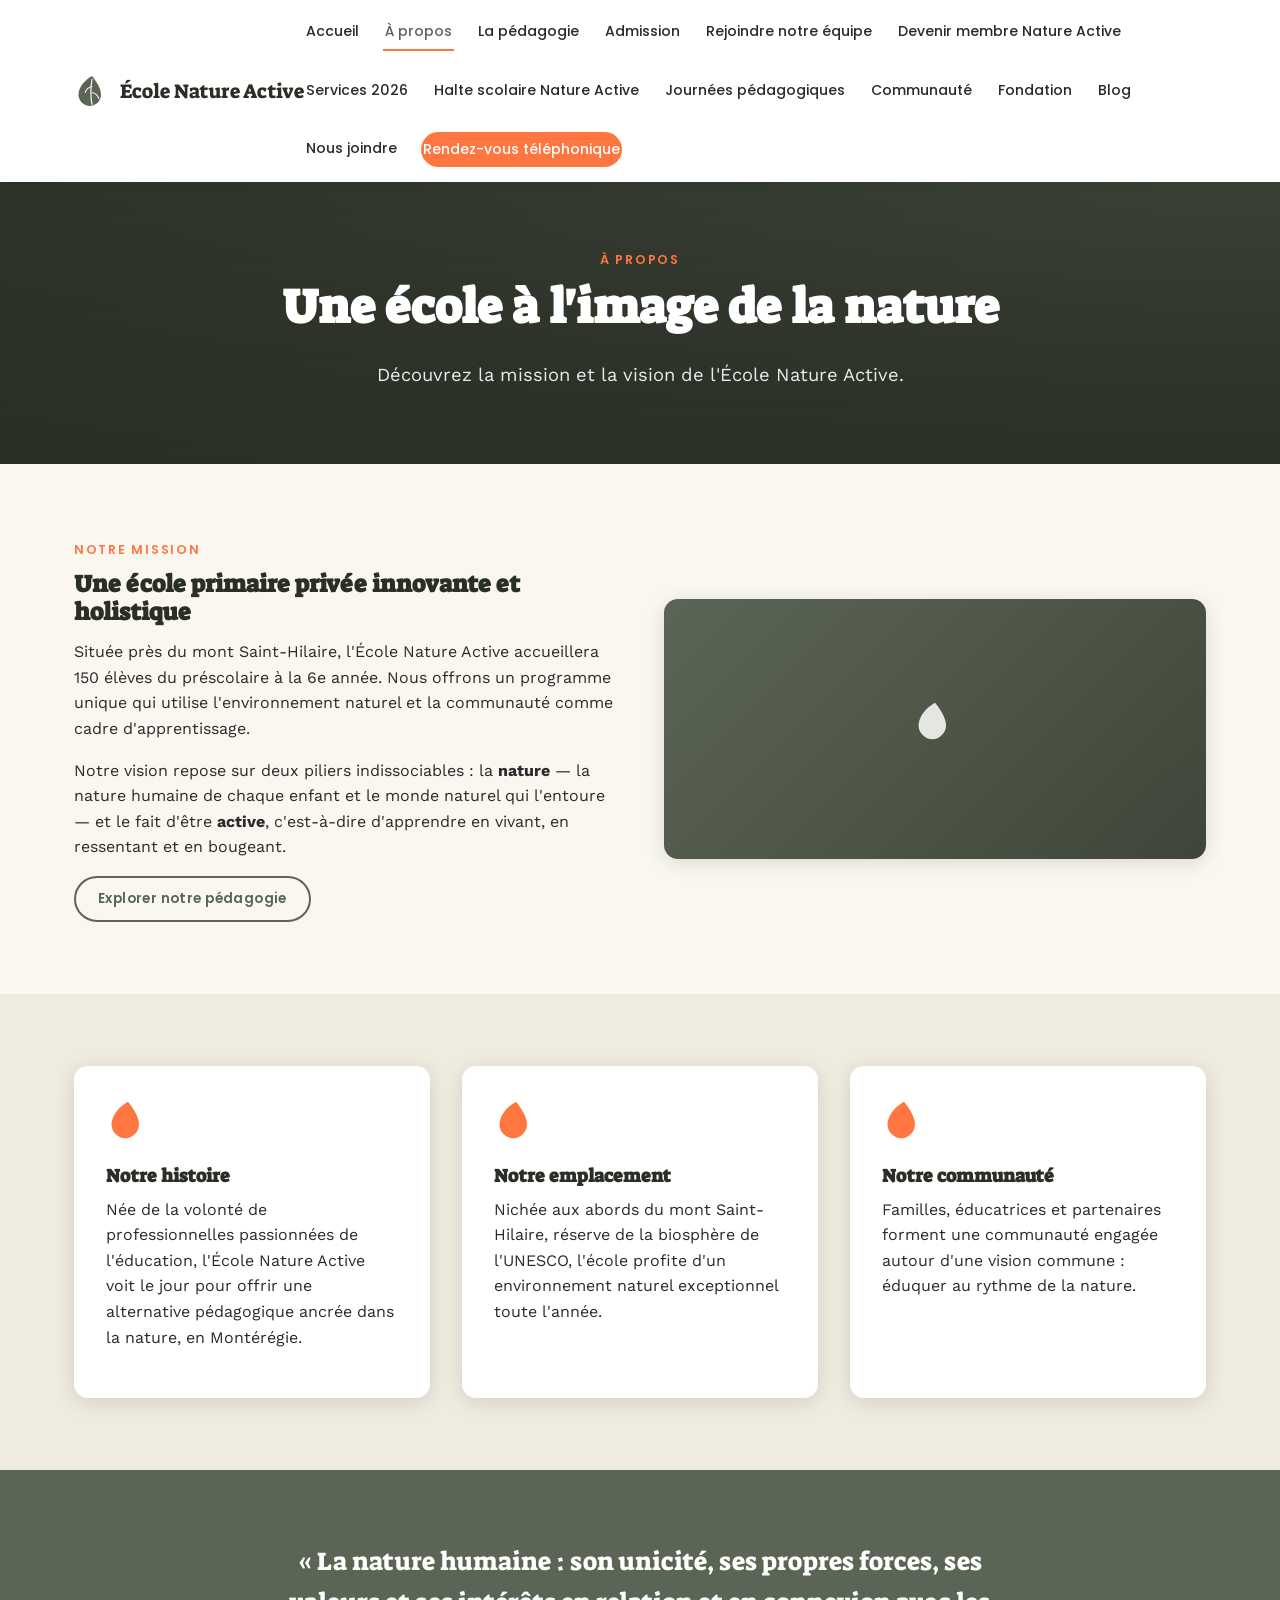
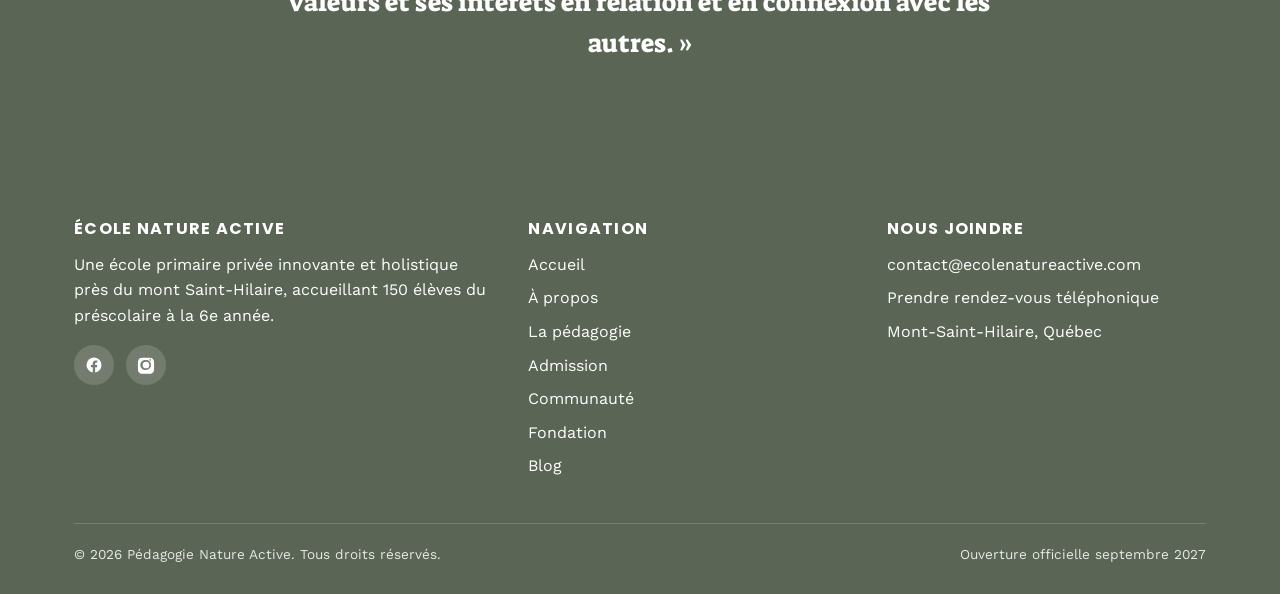
==== a-propos.html @ 3951f322 "Rebuild École Nature Active site as static, mobile-responsive pages Replaces the Wix site with a han" ====
<!DOCTYPE html>
<html lang="fr">
<head>
<meta charset="UTF-8">
<meta name="viewport" content="width=device-width, initial-scale=1.0">
<title>À propos — École Nature Active</title>
<meta name="description" content="La mission, l'histoire et la vision de l'École Nature Active, près du mont Saint-Hilaire.">
<link rel="icon" type="image/svg+xml" href="assets/favicon.svg">
<link rel="preconnect" href="https://fonts.googleapis.com">
<link rel="preconnect" href="https://fonts.gstatic.com" crossorigin>
<link href="https://fonts.googleapis.com/css2?family=Suez+One&family=Poppins:wght@500;600;700&family=Work+Sans:wght@400;500;600&display=swap" rel="stylesheet">
<link rel="stylesheet" href="css/style.css">
</head>
<body>
  <header class="site-header">
    <nav class="nav">
      <a href="index.html" class="brand"><svg viewBox="0 0 48 48" fill="none" xmlns="http://www.w3.org/2000/svg">
<path d="M24 4C13 10 6 20 6 29c0 8 7 15 15 15s15-7 15-15c0-9-7-19-12-25z" fill="#5b6555"/>
<path d="M24 8c-2 12-2 24 0 34" stroke="#faf7f0" stroke-width="1.6" stroke-linecap="round"/>
<path d="M24 18c-4 1-8 4-9 8M24 26c4 1 8 4 9 8" stroke="#faf7f0" stroke-width="1.4" stroke-linecap="round"/>
</svg>
        École Nature Active</a>
      <button class="nav-toggle" aria-label="Ouvrir le menu" aria-expanded="false">
        <span></span><span></span><span></span>
      </button>
      <div class="nav-links">
        <a href="index.html">Accueil</a>
        <a href="a-propos.html" class="active">À propos</a>
        <a href="pedagogie.html">La pédagogie</a>
        <a href="admission.html">Admission</a>
        <a href="equipe.html">Rejoindre notre équipe</a>
        <a href="devenir-membre.html">Devenir membre Nature Active</a>
        <a href="services.html">Services 2026</a>
        <a href="halte-scolaire.html">Halte scolaire Nature Active</a>
        <a href="journees-pedagogiques.html">Journées pédagogiques</a>
        <a href="communaute.html">Communauté</a>
        <a href="fondation.html">Fondation</a>
        <a href="blog.html">Blog</a>
        <a href="communaute.html#contact-section">Nous joindre</a>
        <a href="rendez-vous.html" class="nav-cta">Rendez-vous téléphonique</a>
      </div>
    </nav>
  </header>
  <section class="page-hero">
    <div class="container">
      <div class="eyebrow">À propos</div>
      <h1>Une école à l'image de la nature</h1>
      <p class="lede lede--center" style="margin-left:auto;margin-right:auto;color:rgba(255,255,255,0.9);">Découvrez la mission et la vision de l'École Nature Active.</p>
    </div>
  </section>
  <section class="section">
    <div class="container feature">
      <div>
        <div class="eyebrow">Notre mission</div>
        <h2>Une école primaire privée innovante et holistique</h2>
        <p>Située près du mont Saint-Hilaire, l'École Nature Active accueillera 150 élèves du préscolaire à la 6e année. Nous offrons un programme unique qui utilise l'environnement naturel et la communauté comme cadre d'apprentissage.</p>
        <p>Notre vision repose sur deux piliers indissociables : la <strong>nature</strong> — la nature humaine de chaque enfant et le monde naturel qui l'entoure — et le fait d'être <strong>active</strong>, c'est-à-dire d'apprendre en vivant, en ressentant et en bougeant.</p>
        <a href="pedagogie.html" class="btn btn--outline-dark btn--sm">Explorer notre pédagogie</a>
      </div>
      <div class="feature-media"><svg class="icon-leaf" viewBox="0 0 48 48" fill="none" xmlns="http://www.w3.org/2000/svg">
<path d="M24 4C13 10 6 20 6 29c0 8 7 15 15 15s15-7 15-15c0-9-7-19-12-25z" fill="currentColor"/>
</svg></div>
    </div>
  </section>

  <section class="section section--cream-dark">
    <div class="container grid grid--3">
      <div class="card">
        <svg class="icon-leaf" viewBox="0 0 48 48" fill="none" xmlns="http://www.w3.org/2000/svg">
<path d="M24 4C13 10 6 20 6 29c0 8 7 15 15 15s15-7 15-15c0-9-7-19-12-25z" fill="currentColor"/>
</svg>
        <h3>Notre histoire</h3>
        <p>Née de la volonté de professionnelles passionnées de l'éducation, l'École Nature Active voit le jour pour offrir une alternative pédagogique ancrée dans la nature, en Montérégie.</p>
      </div>
      <div class="card">
        <svg class="icon-leaf" viewBox="0 0 48 48" fill="none" xmlns="http://www.w3.org/2000/svg">
<path d="M24 4C13 10 6 20 6 29c0 8 7 15 15 15s15-7 15-15c0-9-7-19-12-25z" fill="currentColor"/>
</svg>
        <h3>Notre emplacement</h3>
        <p>Nichée aux abords du mont Saint-Hilaire, réserve de la biosphère de l'UNESCO, l'école profite d'un environnement naturel exceptionnel toute l'année.</p>
      </div>
      <div class="card">
        <svg class="icon-leaf" viewBox="0 0 48 48" fill="none" xmlns="http://www.w3.org/2000/svg">
<path d="M24 4C13 10 6 20 6 29c0 8 7 15 15 15s15-7 15-15c0-9-7-19-12-25z" fill="currentColor"/>
</svg>
        <h3>Notre communauté</h3>
        <p>Familles, éducatrices et partenaires forment une communauté engagée autour d'une vision commune : éduquer au rythme de la nature.</p>
      </div>
    </div>
  </section>

  <section class="section section--green">
    <div class="container quote-block">
      <blockquote>&laquo;&nbsp;La nature humaine : son unicité, ses propres forces, ses valeurs et ses intérêts en relation et en connexion avec les autres.&nbsp;&raquo;</blockquote>
    </div>
  </section>
  <footer class="site-footer" id="contact">
    <div class="container">
      <div class="footer-grid">
        <div>
          <h4>École Nature Active</h4>
          <p>Une école primaire privée innovante et holistique près du mont Saint-Hilaire, accueillant 150 élèves du préscolaire à la 6e année.</p>
          <div class="social-row">
            <a class="social-btn" href="https://www.facebook.com/profile.php?id=61562523346913" target="_blank" rel="noopener" aria-label="Facebook"><svg viewBox="0 0 24 24" fill="currentColor"><path d="M22 12a10 10 0 1 0-11.6 9.9v-7H7.9V12h2.5V9.8c0-2.5 1.5-3.9 3.8-3.9 1.1 0 2.2.2 2.2.2v2.5h-1.3c-1.2 0-1.6.8-1.6 1.6V12h2.8l-.4 2.9h-2.4v7A10 10 0 0 0 22 12z"/></svg></a><a class="social-btn" href="https://www.instagram.com/ecole_nature_active/" target="_blank" rel="noopener" aria-label="Instagram"><svg viewBox="0 0 24 24" fill="currentColor"><path d="M12 2.2c3.2 0 3.6 0 4.9.1 1.2.1 2.1.3 2.6.5.6.3 1.1.6 1.6 1.1.5.5.8 1 1.1 1.6.2.5.4 1.4.5 2.6.1 1.3.1 1.7.1 4.9s0 3.6-.1 4.9c-.1 1.2-.3 2.1-.5 2.6-.3.6-.6 1.1-1.1 1.6-.5.5-1 .8-1.6 1.1-.5.2-1.4.4-2.6.5-1.3.1-1.7.1-4.9.1s-3.6 0-4.9-.1c-1.2-.1-2.1-.3-2.6-.5-.6-.3-1.1-.6-1.6-1.1-.5-.5-.8-1-1.1-1.6-.2-.5-.4-1.4-.5-2.6-.1-1.3-.1-1.7-.1-4.9s0-3.6.1-4.9c.1-1.2.3-2.1.5-2.6.3-.6.6-1.1 1.1-1.6.5-.5 1-.8 1.6-1.1.5-.2 1.4-.4 2.6-.5C8.4 2.2 8.8 2.2 12 2.2zm0 3.15A6.65 6.65 0 1 0 12 18.5a6.65 6.65 0 0 0 0-13.3zm0 2.16a4.49 4.49 0 1 1 0 8.98 4.49 4.49 0 0 1 0-8.98zm5.66-3.36a1.08 1.08 0 1 0 0 2.16 1.08 1.08 0 0 0 0-2.16z"/></svg></a>
          </div>
        </div>
        <div>
          <h4>Navigation</h4>
          <ul>
            <li><a href="index.html">Accueil</a></li>
            <li><a href="a-propos.html">À propos</a></li>
            <li><a href="pedagogie.html">La pédagogie</a></li>
            <li><a href="admission.html">Admission</a></li>
            <li><a href="communaute.html">Communauté</a></li>
            <li><a href="fondation.html">Fondation</a></li>
            <li><a href="blog.html">Blog</a></li>
          </ul>
        </div>
        <div>
          <h4>Nous joindre</h4>
          <ul>
            <li><a href="mailto:contact@ecolenatureactive.com">contact@ecolenatureactive.com</a></li>
            <li><a href="rendez-vous.html">Prendre rendez-vous téléphonique</a></li>
            <li>Mont-Saint-Hilaire, Québec</li>
          </ul>
        </div>
      </div>
      <div class="footer-bottom">
        <span>&copy; <span data-year>2026</span> Pédagogie Nature Active. Tous droits réservés.</span>
        <span>Ouverture officielle septembre 2027</span>
      </div>
    </div>
  </footer>
  <script src="js/main.js"></script>
</body>
</html>
---- css/style.css ----
/* =========================================================
   École Nature Active — feuille de style principale
   Thème : vert sauge / orange, inspiré nature, mobile-first
   ========================================================= */

:root {
  --green: #5b6555;
  --green-dark: #3f4639;
  --green-darker: #2a2f26;
  --orange: #ff7640;
  --orange-dark: #e0552f;
  --cream: #faf7f0;
  --cream-dark: #f0ebdf;
  --text-dark: #2a2a2a;
  --text-light: #ffffff;
  --white: #ffffff;
  --shadow: 0 4px 20px rgba(0, 0, 0, 0.12);
  --radius: 14px;
  --max-width: 1180px;
  --font-display: 'Suez One', serif;
  --font-title: 'Poppins', sans-serif;
  --font-body: 'Work Sans', sans-serif;
}

* {
  box-sizing: border-box;
}

html {
  scroll-behavior: smooth;
}

body {
  margin: 0;
  font-family: var(--font-body);
  color: var(--text-dark);
  background: var(--cream);
  line-height: 1.6;
  overflow-x: hidden;
}

img {
  max-width: 100%;
  display: block;
}

a {
  color: inherit;
  text-decoration: none;
}

h1, h2, h3, h4 {
  font-family: var(--font-display);
  line-height: 1.2;
  margin: 0 0 0.5em;
  color: var(--green-darker);
}

p {
  margin: 0 0 1em;
}

.container {
  width: 100%;
  max-width: var(--max-width);
  margin: 0 auto;
  padding: 0 24px;
}

.section {
  padding: 72px 0;
}

.section--tight {
  padding: 48px 0;
}

.section--green {
  background: var(--green);
  color: var(--text-light);
}

.section--green h2,
.section--green h3 {
  color: var(--text-light);
}

.section--dark {
  background: var(--green-darker);
  color: var(--text-light);
}

.section--dark h2,
.section--dark h3 {
  color: var(--text-light);
}

.section--cream-dark {
  background: var(--cream-dark);
}

.eyebrow {
  display: inline-block;
  font-family: var(--font-title);
  font-weight: 600;
  letter-spacing: 0.14em;
  text-transform: uppercase;
  font-size: 0.78rem;
  color: var(--orange);
  margin-bottom: 0.75em;
}

.section-title {
  font-size: clamp(1.8rem, 4vw, 2.6rem);
}

.lede {
  font-size: 1.15rem;
  max-width: 640px;
}

.lede--center {
  margin-left: auto;
  margin-right: auto;
  text-align: center;
}

/* ---------- Buttons ---------- */

.btn {
  display: inline-flex;
  align-items: center;
  gap: 8px;
  font-family: var(--font-title);
  font-weight: 600;
  letter-spacing: 0.03em;
  padding: 14px 30px;
  border-radius: 999px;
  border: 2px solid transparent;
  cursor: pointer;
  transition: transform 0.2s ease, background-color 0.2s ease, border-color 0.2s ease, color 0.2s ease;
  font-size: 0.95rem;
}

.btn:hover {
  transform: translateY(-2px);
}

.btn--primary {
  background: var(--orange);
  color: var(--white);
}

.btn--primary:hover {
  background: var(--orange-dark);
}

.btn--outline {
  background: transparent;
  border-color: currentColor;
  color: inherit;
}

.btn--outline:hover {
  background: rgba(255, 255, 255, 0.15);
}

.btn--outline-dark {
  background: transparent;
  border-color: var(--green);
  color: var(--green);
}

.btn--outline-dark:hover {
  background: var(--green);
  color: var(--white);
}

.btn--sm {
  padding: 10px 22px;
  font-size: 0.85rem;
}

/* ---------- Header / Nav ---------- */

.site-header {
  position: sticky;
  top: 0;
  z-index: 100;
  background: var(--white);
  box-shadow: 0 2px 12px rgba(0, 0, 0, 0.06);
}

.nav {
  display: flex;
  align-items: center;
  justify-content: space-between;
  padding: 14px 24px;
  max-width: var(--max-width);
  margin: 0 auto;
}

.brand {
  display: flex;
  align-items: center;
  gap: 10px;
  font-family: var(--font-display);
  font-size: 1.25rem;
  color: var(--green-darker);
  flex: 0 0 auto;
  white-space: nowrap;
}

.brand svg {
  width: 36px;
  height: 36px;
  flex-shrink: 0;
}

.nav-toggle {
  display: none;
  flex-direction: column;
  gap: 5px;
  background: none;
  border: none;
  cursor: pointer;
  padding: 8px;
}

.nav-toggle span {
  width: 26px;
  height: 3px;
  background: var(--green-darker);
  border-radius: 2px;
}

.nav-links {
  display: flex;
  align-items: center;
  gap: 22px;
  flex-wrap: wrap;
}

.nav-links a {
  font-family: var(--font-title);
  font-size: 0.88rem;
  font-weight: 500;
  color: var(--text-dark);
  padding: 6px 2px;
  border-bottom: 2px solid transparent;
  transition: color 0.2s ease, border-color 0.2s ease;
  white-space: nowrap;
}

.nav-links a:hover,
.nav-links a.active {
  color: var(--green);
  border-color: var(--orange);
}

.nav-cta {
  background: var(--orange);
  color: var(--white) !important;
  padding: 9px 20px;
  border-radius: 999px;
  border-bottom: none !important;
}

.nav-cta:hover {
  background: var(--orange-dark);
  color: var(--white) !important;
}

@media (max-width: 900px) {
  .nav-toggle {
    display: flex;
  }

  .nav-links {
    position: absolute;
    top: 100%;
    left: 0;
    right: 0;
    background: var(--white);
    flex-direction: column;
    align-items: flex-start;
    gap: 4px;
    padding: 12px 24px 20px;
    box-shadow: var(--shadow);
    display: none;
  }

  .nav-links.open {
    display: flex;
  }

  .nav-links a {
    width: 100%;
    padding: 10px 0;
    border-bottom: 1px solid var(--cream-dark);
  }

  .nav-cta {
    margin-top: 8px;
    text-align: center;
  }
}

/* ---------- Hero ---------- */

.hero {
  position: relative;
  background: linear-gradient(180deg, rgba(42, 47, 38, 0.72), rgba(42, 47, 38, 0.85)),
    radial-gradient(ellipse at top left, #6d7a5f 0%, #3f4639 55%, #2a2f26 100%);
  color: var(--text-light);
  padding: 90px 0 70px;
  overflow: hidden;
}

.hero::after {
  content: "";
  position: absolute;
  inset: 0;
  background-image: url("data:image/svg+xml,%3Csvg xmlns='http://www.w3.org/2000/svg' viewBox='0 0 1200 220' preserveAspectRatio='none'%3E%3Cpath d='M0 220 L0 140 C100 90 180 170 260 120 C340 70 420 150 500 110 C580 70 660 160 740 120 C820 80 900 150 980 110 C1060 70 1140 140 1200 120 L1200 220 Z' fill='%232a2f26' fill-opacity='0.6'/%3E%3C/svg%3E");
  background-size: cover;
  background-position: bottom;
  bottom: 0;
  pointer-events: none;
}

.hero-inner {
  position: relative;
  z-index: 1;
  text-align: center;
  max-width: 780px;
  margin: 0 auto;
}

.hero h1 {
  color: var(--text-light);
  font-size: clamp(2.4rem, 6vw, 4rem);
  margin-bottom: 0.3em;
}

.hero .hero-tagline {
  font-family: var(--font-title);
  font-weight: 600;
  font-size: clamp(1.2rem, 3vw, 1.7rem);
  margin-bottom: 0.6em;
}

.hero .hero-tagline em {
  font-style: normal;
  color: var(--orange);
}

.hero-badge {
  display: inline-block;
  font-family: var(--font-title);
  font-weight: 600;
  font-size: 0.95rem;
  background: rgba(255, 255, 255, 0.12);
  border: 1px solid rgba(255, 255, 255, 0.35);
  padding: 8px 20px;
  border-radius: 999px;
  margin-bottom: 1.6em;
}

.hero-actions {
  display: flex;
  gap: 16px;
  justify-content: center;
  flex-wrap: wrap;
  margin-top: 1.5em;
}

/* ---------- Cards / grids ---------- */

.grid {
  display: grid;
  gap: 32px;
}

.grid--2 {
  grid-template-columns: repeat(2, 1fr);
}

.grid--3 {
  grid-template-columns: repeat(3, 1fr);
}

.grid--4 {
  grid-template-columns: repeat(4, 1fr);
}

@media (max-width: 900px) {
  .grid--2,
  .grid--3,
  .grid--4 {
    grid-template-columns: 1fr;
  }
}

.card {
  background: var(--white);
  border-radius: var(--radius);
  padding: 32px;
  box-shadow: var(--shadow);
}

.card h3 {
  font-size: 1.15rem;
}

.icon-leaf {
  width: 44px;
  height: 44px;
  margin-bottom: 16px;
  color: var(--orange);
}

/* ---------- Two-column feature ---------- */

.feature {
  display: grid;
  grid-template-columns: 1fr 1fr;
  gap: 48px;
  align-items: center;
}

@media (max-width: 900px) {
  .feature {
    grid-template-columns: 1fr;
  }
}

.feature-media {
  border-radius: var(--radius);
  overflow: hidden;
  box-shadow: var(--shadow);
  min-height: 260px;
  background: linear-gradient(135deg, var(--green) 0%, var(--green-dark) 100%);
  display: flex;
  align-items: center;
  justify-content: center;
}

.feature-media svg {
  width: 55%;
  color: rgba(255, 255, 255, 0.85);
}

/* ---------- Quote block ---------- */

.quote-block {
  text-align: center;
  max-width: 760px;
  margin: 0 auto;
}

.quote-block blockquote {
  font-family: var(--font-display);
  font-size: clamp(1.2rem, 3vw, 1.6rem);
  margin: 0 0 1em;
}

/* ---------- Forms ---------- */

.form-box {
  background: var(--white);
  border-radius: var(--radius);
  padding: 32px;
  box-shadow: var(--shadow);
}

.form-row {
  display: flex;
  gap: 12px;
  flex-wrap: wrap;
}

.form-row input[type="email"],
.form-row input[type="text"],
.form-row input[type="tel"],
textarea {
  flex: 1 1 240px;
  padding: 13px 16px;
  border-radius: 10px;
  border: 2px solid var(--cream-dark);
  font-family: var(--font-body);
  font-size: 1rem;
}

textarea {
  width: 100%;
  min-height: 130px;
  resize: vertical;
}

.checkbox-row {
  display: flex;
  align-items: center;
  gap: 8px;
  margin: 14px 0;
  font-size: 0.92rem;
}

/* ---------- Timeline / steps ---------- */

.steps {
  display: grid;
  grid-template-columns: repeat(4, 1fr);
  gap: 24px;
  counter-reset: step;
}

@media (max-width: 900px) {
  .steps {
    grid-template-columns: 1fr;
  }
}

.step {
  position: relative;
  padding-top: 46px;
}

.step::before {
  counter-increment: step;
  content: counter(step);
  position: absolute;
  top: 0;
  left: 0;
  width: 36px;
  height: 36px;
  border-radius: 50%;
  background: var(--orange);
  color: var(--white);
  font-family: var(--font-title);
  font-weight: 700;
  display: flex;
  align-items: center;
  justify-content: center;
}

/* ---------- Team ---------- */

.team-grid {
  display: grid;
  grid-template-columns: repeat(3, 1fr);
  gap: 28px;
}

@media (max-width: 900px) {
  .team-grid {
    grid-template-columns: repeat(2, 1fr);
  }
}

@media (max-width: 560px) {
  .team-grid {
    grid-template-columns: 1fr;
  }
}

.team-card {
  text-align: center;
}

.team-avatar {
  width: 100px;
  height: 100px;
  border-radius: 50%;
  margin: 0 auto 14px;
  background: linear-gradient(135deg, var(--green) 0%, var(--orange) 130%);
  display: flex;
  align-items: center;
  justify-content: center;
  color: var(--white);
  font-family: var(--font-title);
  font-weight: 700;
  font-size: 1.4rem;
}

/* ---------- Footer ---------- */

.site-footer {
  background: var(--green);
  color: var(--text-light);
  padding: 56px 0 28px;
}

.footer-grid {
  display: grid;
  grid-template-columns: 1.3fr 1fr 1fr;
  gap: 40px;
  margin-bottom: 36px;
}

@media (max-width: 800px) {
  .footer-grid {
    grid-template-columns: 1fr;
  }
}

.footer-grid h4 {
  color: var(--text-light);
  font-family: var(--font-title);
  font-size: 1rem;
  text-transform: uppercase;
  letter-spacing: 0.08em;
  margin-bottom: 14px;
}

.footer-grid ul {
  list-style: none;
  margin: 0;
  padding: 0;
}

.footer-grid li {
  margin-bottom: 8px;
}

.footer-grid a:hover {
  text-decoration: underline;
}

.social-row {
  display: flex;
  gap: 12px;
  margin-top: 14px;
}

.social-btn {
  display: inline-flex;
  align-items: center;
  justify-content: center;
  width: 40px;
  height: 40px;
  border-radius: 50%;
  background: rgba(255, 255, 255, 0.15);
  transition: background 0.2s ease;
}

.social-btn:hover {
  background: var(--orange);
}

.social-btn svg {
  width: 18px;
  height: 18px;
}

.footer-bottom {
  border-top: 1px solid rgba(255, 255, 255, 0.2);
  padding-top: 20px;
  display: flex;
  justify-content: space-between;
  flex-wrap: wrap;
  gap: 10px;
  font-size: 0.85rem;
  opacity: 0.85;
}

/* ---------- Page hero (secondary pages) ---------- */

.page-hero {
  background: linear-gradient(180deg, rgba(42, 47, 38, 0.75), rgba(42, 47, 38, 0.88)),
    radial-gradient(ellipse at top right, #6d7a5f 0%, #3f4639 60%, #2a2f26 100%);
  color: var(--text-light);
  padding: 64px 0 56px;
  text-align: center;
}

.page-hero h1 {
  color: var(--text-light);
  font-size: clamp(2rem, 5vw, 3rem);
}

.breadcrumb {
  font-family: var(--font-title);
  font-size: 0.85rem;
  opacity: 0.8;
  margin-bottom: 0.6em;
}

/* ---------- Utility ---------- */

.text-center {
  text-align: center;
}

.mt-0 { margin-top: 0; }
.mb-0 { margin-bottom: 0; }

.divider-shape {
  height: 40px;
  background: var(--cream);
}
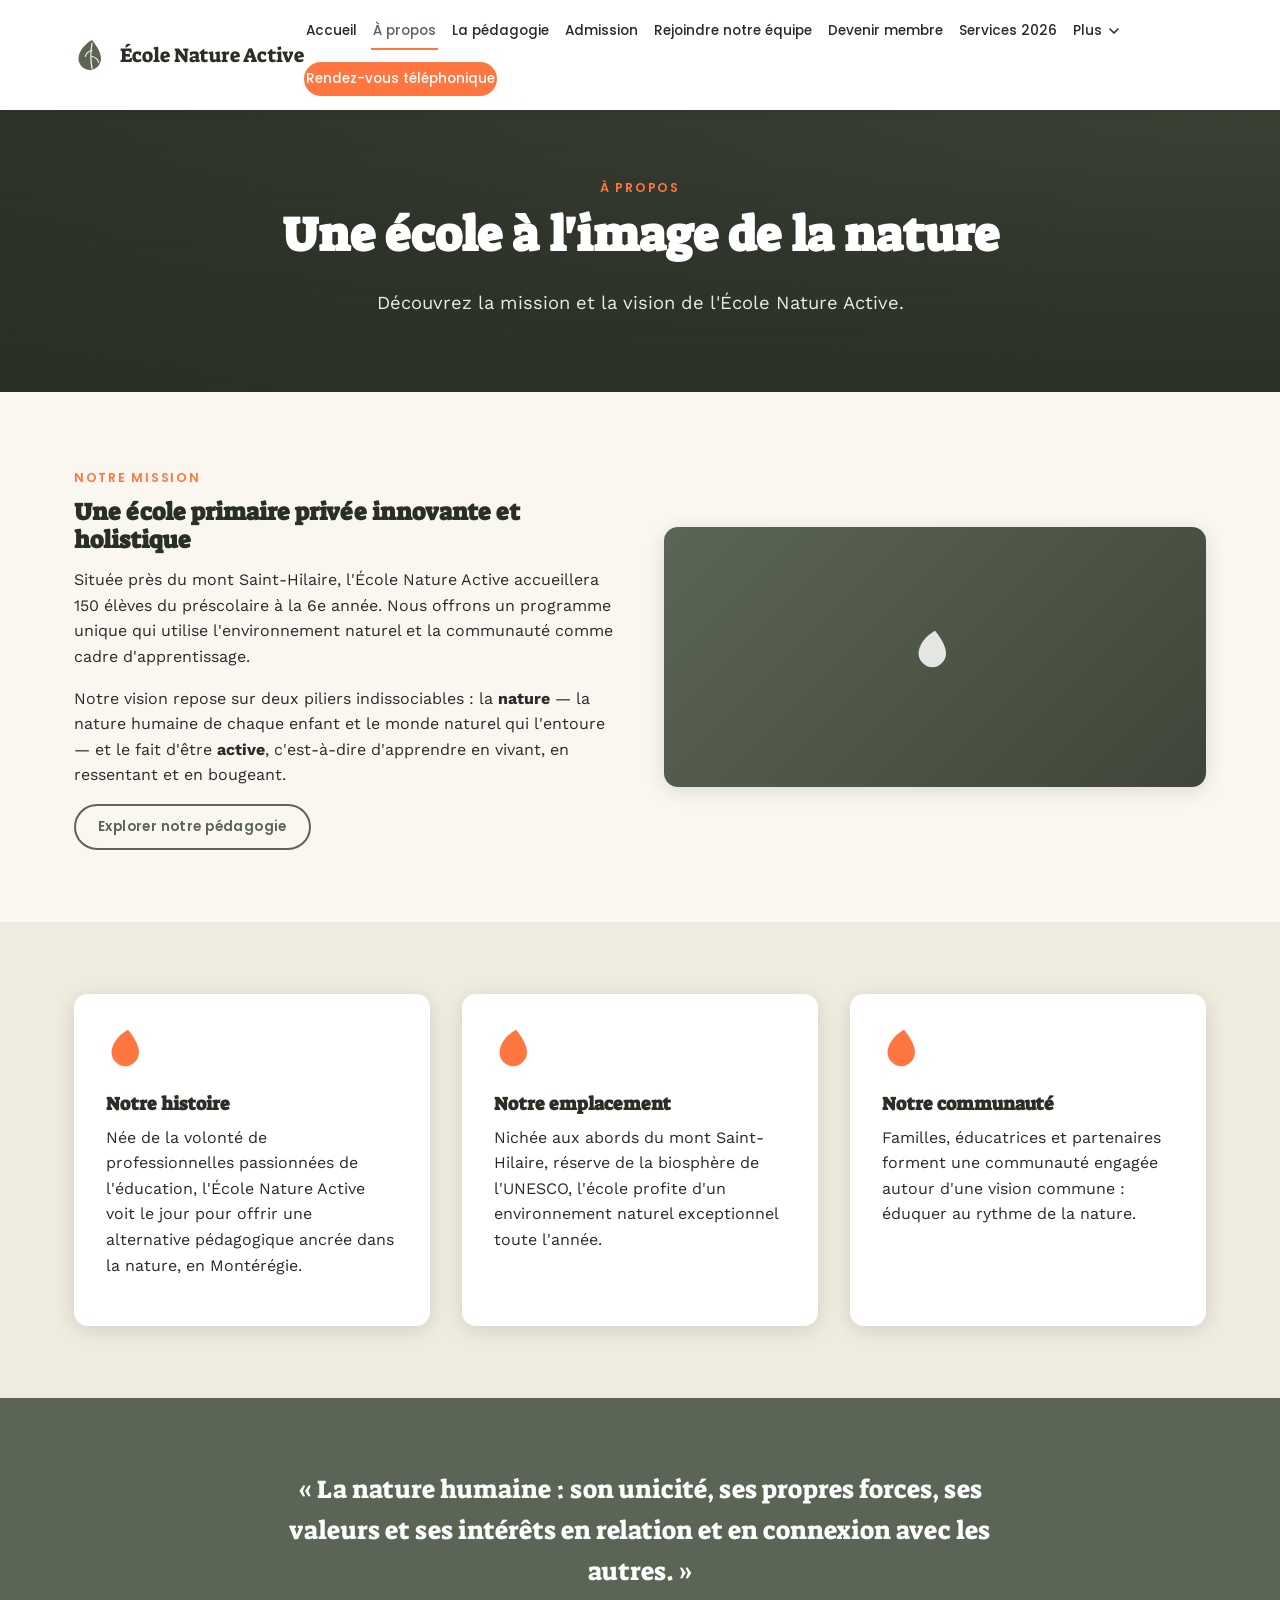
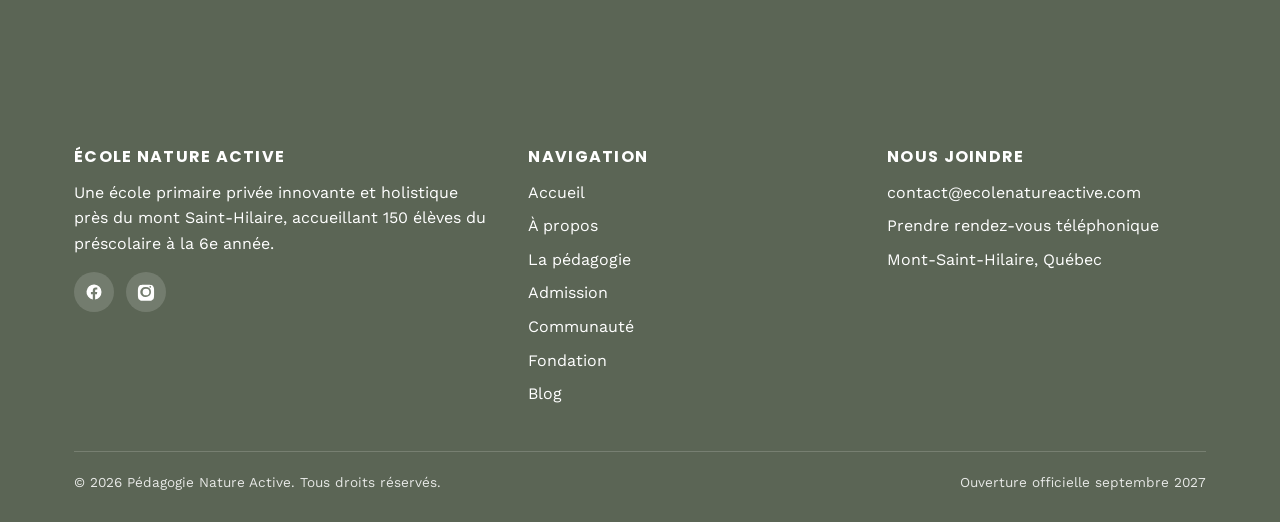
==== commit 793aa9e0: "Show 7 primary nav items on desktop, rest in a "Plus" dropdown Keeps Accueil, À propos, La pédagogie" ====
--- a/a-propos.html
+++ b/a-propos.html
@@ -29,14 +29,19 @@
         <a href="pedagogie.html">La pédagogie</a>
         <a href="admission.html">Admission</a>
         <a href="equipe.html">Rejoindre notre équipe</a>
-        <a href="devenir-membre.html">Devenir membre Nature Active</a>
+        <a href="devenir-membre.html">Devenir membre</a>
         <a href="services.html">Services 2026</a>
-        <a href="halte-scolaire.html">Halte scolaire Nature Active</a>
-        <a href="journees-pedagogiques.html">Journées pédagogiques</a>
-        <a href="communaute.html">Communauté</a>
-        <a href="fondation.html">Fondation</a>
-        <a href="blog.html">Blog</a>
-        <a href="communaute.html#contact-section">Nous joindre</a>
+        <div class="nav-more">
+          <button class="nav-more-toggle" aria-expanded="false" aria-haspopup="true">Plus <svg class="chevron" viewBox="0 0 12 12" fill="none" xmlns="http://www.w3.org/2000/svg"><path d="M2 4l4 4 4-4" stroke="currentColor" stroke-width="1.6" stroke-linecap="round" stroke-linejoin="round"/></svg></button>
+          <div class="nav-more-menu">
+          <a href="halte-scolaire.html">Halte scolaire Nature Active</a>
+          <a href="journees-pedagogiques.html">Journées pédagogiques</a>
+          <a href="communaute.html">Communauté</a>
+          <a href="fondation.html">Fondation</a>
+          <a href="blog.html">Blog</a>
+          <a href="communaute.html#contact-section">Nous joindre</a>
+          </div>
+        </div>
         <a href="rendez-vous.html" class="nav-cta">Rendez-vous téléphonique</a>
       </div>
     </nav>
--- a/css/style.css
+++ b/css/style.css
@@ -237,13 +237,13 @@
 .nav-links {
   display: flex;
   align-items: center;
-  gap: 22px;
+  gap: 12px;
   flex-wrap: wrap;
 }
 
 .nav-links a {
   font-family: var(--font-title);
-  font-size: 0.88rem;
+  font-size: 0.85rem;
   font-weight: 500;
   color: var(--text-dark);
   padding: 6px 2px;
@@ -271,9 +271,106 @@
   color: var(--white) !important;
 }
 
-@media (max-width: 900px) {
+/* ---------- Nav "Plus" dropdown ---------- */
+
+.nav-more {
+  position: relative;
+}
+
+.nav-more-toggle {
+  display: inline-flex;
+  align-items: center;
+  gap: 6px;
+  font-family: var(--font-title);
+  font-size: 0.85rem;
+  font-weight: 500;
+  color: var(--text-dark);
+  background: none;
+  border: none;
+  cursor: pointer;
+  padding: 6px 2px;
+  border-bottom: 2px solid transparent;
+  transition: color 0.2s ease, border-color 0.2s ease;
+}
+
+.nav-more-toggle:hover,
+.nav-more-toggle.active,
+.nav-more.open .nav-more-toggle {
+  color: var(--green);
+  border-color: var(--orange);
+}
+
+.nav-more-toggle .chevron {
+  width: 12px;
+  height: 12px;
+  transition: transform 0.2s ease;
+}
+
+.nav-more.open .nav-more-toggle .chevron {
+  transform: rotate(180deg);
+}
+
+.nav-more-menu {
+  position: absolute;
+  top: calc(100% + 10px);
+  right: 0;
+  background: var(--white);
+  box-shadow: var(--shadow);
+  border-radius: 12px;
+  padding: 8px;
+  min-width: 230px;
+  flex-direction: column;
+  gap: 2px;
+  display: none;
+  z-index: 200;
+}
+
+.nav-more.open .nav-more-menu {
+  display: flex;
+}
+
+.nav-more-menu a {
+  padding: 10px 14px;
+  border-radius: 8px;
+  border-bottom: none;
+  white-space: nowrap;
+}
+
+.nav-more-menu a:hover,
+.nav-more-menu a.active {
+  background: var(--cream-dark);
+  color: var(--green);
+  border-color: transparent;
+}
+
+@media (max-width: 1180px) {
   .nav-toggle {
     display: flex;
+  }
+
+  .nav-more {
+    width: 100%;
+  }
+
+  .nav-more-toggle {
+    display: none;
+  }
+
+  .nav-more-menu {
+    position: static;
+    display: flex;
+    box-shadow: none;
+    border-radius: 0;
+    padding: 0;
+    min-width: 0;
+    background: transparent;
+    gap: 0;
+  }
+
+  .nav-more-menu a {
+    padding: 10px 0;
+    border-radius: 0;
+    border-bottom: 1px solid var(--cream-dark);
   }
 
   .nav-links {
